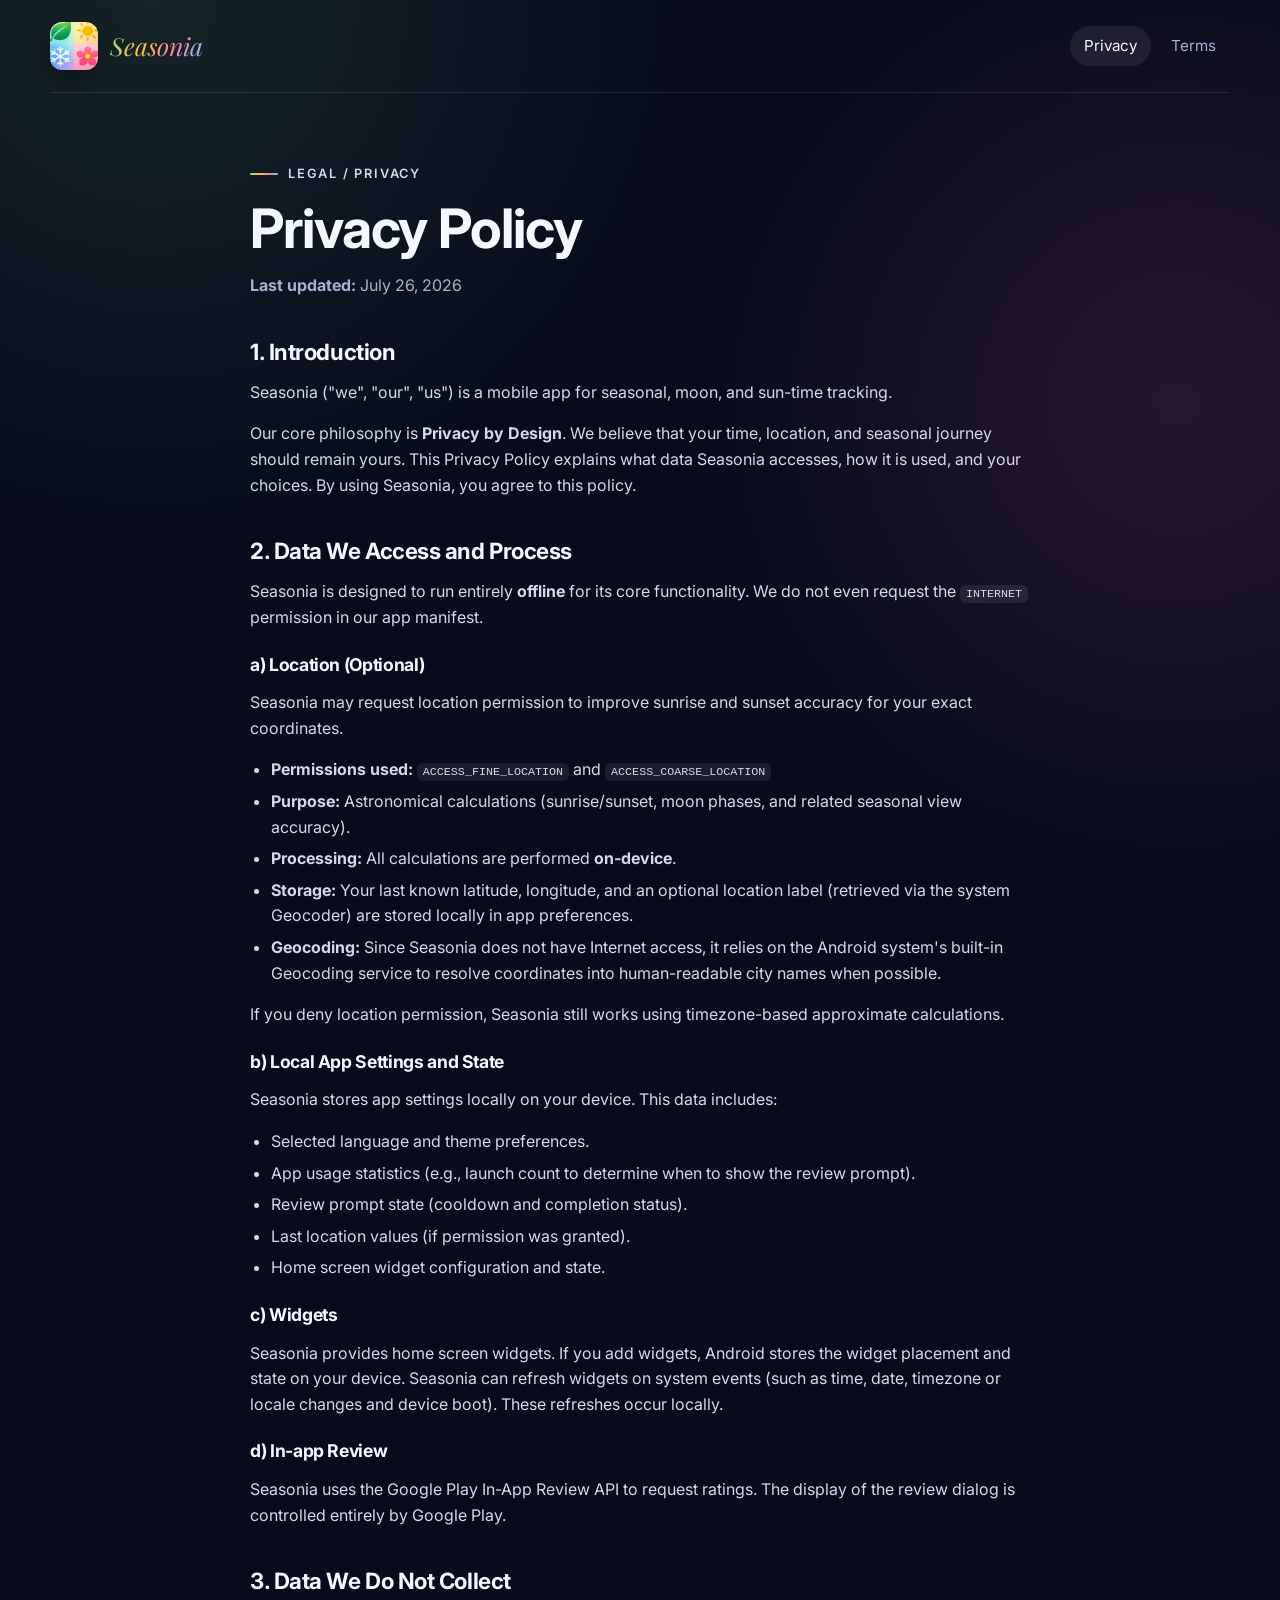
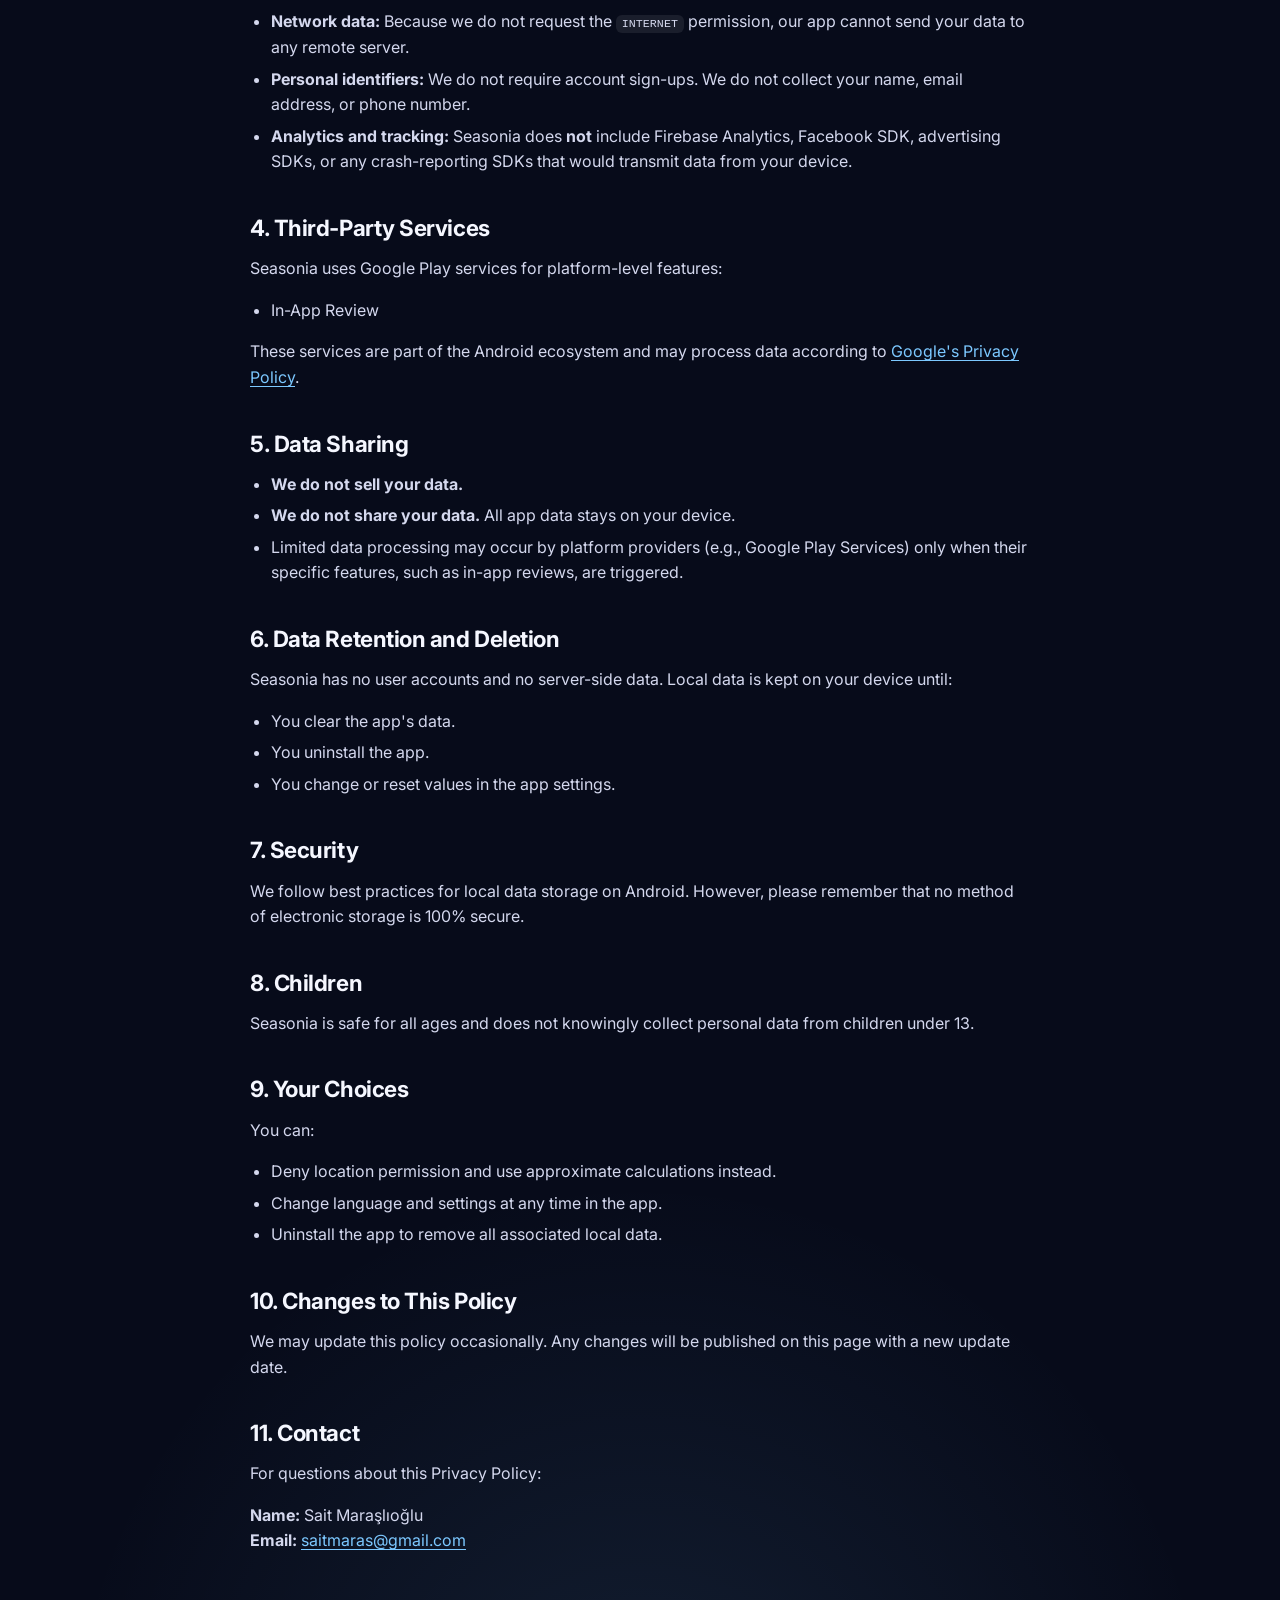
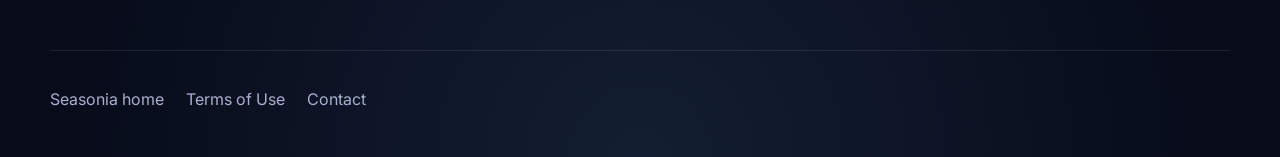
==== privacy-policy.html @ 4aacce43 "Add Seasonia landing, privacy policy and terms pages Co-Authored-By: Claude Opus 5.5 <noreply@anthro" ====
<!doctype html>
<html lang="en">
<head>
  <meta charset="utf-8" />
  <meta name="viewport" content="width=device-width, initial-scale=1" />
  <meta name="description" content="Seasonia privacy policy." />
  <meta name="theme-color" content="#070b1a" />
  <title>Seasonia — Privacy Policy</title>
  <link rel="icon" type="image/png" href="./seasonia_logo.png" />
  <link rel="preconnect" href="https://fonts.googleapis.com" />
  <link rel="preconnect" href="https://fonts.gstatic.com" crossorigin />
  <link href="https://fonts.googleapis.com/css2?family=Inter:wght@400;500;600;700&family=Playfair+Display:ital,wght@1,400&display=swap" rel="stylesheet" />
  <link rel="stylesheet" href="./styles.css" />
</head>
<body>
  <header class="site-header">
    <a class="brand" href="./" aria-label="Seasonia home">
      <span class="brand-mark"><img src="./seasonia_logo.png" alt="" width="48" height="48" /></span>
      <strong>Seasonia</strong>
    </a>
    <nav aria-label="Legal">
      <a aria-current="page" href="./privacy-policy.html">Privacy</a>
      <a href="./terms-of-use.html">Terms</a>
    </nav>
  </header>

  <main class="legal">
    <p class="eyebrow"><span></span> Legal / Privacy</p>
    <h1>Privacy Policy</h1>
    <p class="updated"><strong>Last updated:</strong> July 26, 2026</p>

    <h2>1. Introduction</h2>
    <p>
      Seasonia ("we", "our", "us") is a mobile app for seasonal, moon, and
      sun-time tracking.
    </p>
    <p>
      Our core philosophy is <strong>Privacy by Design</strong>. We believe
      that your time, location, and seasonal journey should remain yours. This
      Privacy Policy explains what data Seasonia accesses, how it is used, and
      your choices. By using Seasonia, you agree to this policy.
    </p>

    <h2>2. Data We Access and Process</h2>
    <p>
      Seasonia is designed to run entirely <strong>offline</strong> for its
      core functionality. We do not even request the <code>INTERNET</code>
      permission in our app manifest.
    </p>

    <h3>a) Location (Optional)</h3>
    <p>
      Seasonia may request location permission to improve sunrise and sunset
      accuracy for your exact coordinates.
    </p>
    <ul>
      <li><strong>Permissions used:</strong> <code>ACCESS_FINE_LOCATION</code> and <code>ACCESS_COARSE_LOCATION</code></li>
      <li><strong>Purpose:</strong> Astronomical calculations (sunrise/sunset, moon phases, and related seasonal view accuracy).</li>
      <li><strong>Processing:</strong> All calculations are performed <strong>on-device</strong>.</li>
      <li><strong>Storage:</strong> Your last known latitude, longitude, and an optional location label (retrieved via the system Geocoder) are stored locally in app preferences.</li>
      <li><strong>Geocoding:</strong> Since Seasonia does not have Internet access, it relies on the Android system's built-in Geocoding service to resolve coordinates into human-readable city names when possible.</li>
    </ul>
    <p>
      If you deny location permission, Seasonia still works using
      timezone-based approximate calculations.
    </p>

    <h3>b) Local App Settings and State</h3>
    <p>Seasonia stores app settings locally on your device. This data includes:</p>
    <ul>
      <li>Selected language and theme preferences.</li>
      <li>App usage statistics (e.g., launch count to determine when to show the review prompt).</li>
      <li>Review prompt state (cooldown and completion status).</li>
      <li>Last location values (if permission was granted).</li>
      <li>Home screen widget configuration and state.</li>
    </ul>

    <h3>c) Widgets</h3>
    <p>
      Seasonia provides home screen widgets. If you add widgets, Android stores
      the widget placement and state on your device. Seasonia can refresh
      widgets on system events (such as time, date, timezone or locale changes
      and device boot). These refreshes occur locally.
    </p>

    <h3>d) In-app Review</h3>
    <p>
      Seasonia uses the Google Play In-App Review API to request ratings. The
      display of the review dialog is controlled entirely by Google Play.
    </p>

    <h2>3. Data We Do Not Collect</h2>
    <ul>
      <li><strong>Network data:</strong> Because we do not request the <code>INTERNET</code> permission, our app cannot send your data to any remote server.</li>
      <li><strong>Personal identifiers:</strong> We do not require account sign-ups. We do not collect your name, email address, or phone number.</li>
      <li><strong>Analytics and tracking:</strong> Seasonia does <strong>not</strong> include Firebase Analytics, Facebook SDK, advertising SDKs, or any crash-reporting SDKs that would transmit data from your device.</li>
    </ul>

    <h2>4. Third-Party Services</h2>
    <p>Seasonia uses Google Play services for platform-level features:</p>
    <ul>
      <li>In-App Review</li>
    </ul>
    <p>
      These services are part of the Android ecosystem and may process data
      according to
      <a href="https://policies.google.com/privacy" target="_blank" rel="noopener noreferrer">Google's Privacy Policy</a>.
    </p>

    <h2>5. Data Sharing</h2>
    <ul>
      <li><strong>We do not sell your data.</strong></li>
      <li><strong>We do not share your data.</strong> All app data stays on your device.</li>
      <li>Limited data processing may occur by platform providers (e.g., Google Play Services) only when their specific features, such as in-app reviews, are triggered.</li>
    </ul>

    <h2 id="data-deletion">6. Data Retention and Deletion</h2>
    <p>
      Seasonia has no user accounts and no server-side data. Local data is kept
      on your device until:
    </p>
    <ul>
      <li>You clear the app's data.</li>
      <li>You uninstall the app.</li>
      <li>You change or reset values in the app settings.</li>
    </ul>

    <h2>7. Security</h2>
    <p>
      We follow best practices for local data storage on Android. However,
      please remember that no method of electronic storage is 100% secure.
    </p>

    <h2>8. Children</h2>
    <p>
      Seasonia is safe for all ages and does not knowingly collect personal
      data from children under 13.
    </p>

    <h2>9. Your Choices</h2>
    <p>You can:</p>
    <ul>
      <li>Deny location permission and use approximate calculations instead.</li>
      <li>Change language and settings at any time in the app.</li>
      <li>Uninstall the app to remove all associated local data.</li>
    </ul>

    <h2>10. Changes to This Policy</h2>
    <p>
      We may update this policy occasionally. Any changes will be published on
      this page with a new update date.
    </p>

    <h2>11. Contact</h2>
    <p>For questions about this Privacy Policy:</p>
    <p>
      <strong>Name:</strong> Sait Maraşlıoğlu<br />
      <strong>Email:</strong> <a href="mailto:saitmaras@gmail.com">saitmaras@gmail.com</a>
    </p>
  </main>

  <footer>
    <div class="footer-links">
      <a href="./">Seasonia home</a>
      <a href="./terms-of-use.html">Terms of Use</a>
      <a href="mailto:saitmaras@gmail.com">Contact</a>
    </div>
  </footer>
</body>
</html>
---- styles.css ----
:root {
  color-scheme: dark;
  --color-background: #070b1a;
  --color-surface: #0f1530;
  --color-surface-raised: #151d3e;
  --color-text: #f5f7ff;
  --color-text-muted: #a9b0cf;
  --color-line-soft: rgb(255 255 255 / 9%);
  --color-spring: #7ddc8a;
  --color-summer: #ffc23d;
  --color-autumn: #ff8a5c;
  --color-winter: #7cc8ff;
  --color-blossom: #ff7aa8;
  --gradient-seasons: linear-gradient(110deg, var(--color-spring), var(--color-summer) 35%, var(--color-blossom) 68%, var(--color-winter));
  --gradient-surface: linear-gradient(145deg, rgb(21 29 62 / 92%), rgb(15 21 48 / 96%));
  --radius-small: 12px;
  --radius-medium: 20px;
  --radius-large: 28px;
  --radius-pill: 999px;
  --shadow-card: 0 24px 80px rgb(0 0 0 / 30%);
  --page-width: 1180px;
  --font-body: Inter, ui-sans-serif, system-ui, -apple-system, BlinkMacSystemFont, "Segoe UI", sans-serif;
  --font-display: "Playfair Display", Georgia, "Times New Roman", serif;
  --transition-fast: 180ms ease;
}

* { box-sizing: border-box; }

html { scroll-behavior: smooth; background: var(--color-background); }

body {
  margin: 0;
  min-height: 100vh;
  color: var(--color-text);
  background:
    radial-gradient(circle at 12% 0%, rgb(125 220 138 / 12%), transparent 34rem),
    radial-gradient(circle at 92% 12%, rgb(255 122 168 / 12%), transparent 30rem),
    radial-gradient(circle at 50% 100%, rgb(124 200 255 / 10%), transparent 36rem),
    var(--color-background);
  font-family: var(--font-body);
  line-height: 1.6;
  -webkit-font-smoothing: antialiased;
}

img { display: block; max-width: 100%; height: auto; }

a { color: inherit; text-decoration: none; }

a:focus-visible { outline: 3px solid var(--color-winter); outline-offset: 4px; border-radius: 6px; }

.site-header, main, footer {
  width: min(calc(100% - 32px), var(--page-width));
  margin: 0 auto;
}

/* Header */
.site-header {
  display: flex;
  align-items: center;
  justify-content: space-between;
  gap: 16px;
  padding: 22px 0;
  border-bottom: 1px solid var(--color-line-soft);
}

.brand { display: inline-flex; align-items: center; gap: 12px; font-size: 1.35rem; font-weight: 600; }

.brand strong {
  font-family: var(--font-display);
  font-style: italic;
  font-weight: 400;
  font-size: 1.55rem;
  background: var(--gradient-seasons);
  -webkit-background-clip: text;
  background-clip: text;
  color: transparent;
}

.brand-mark img { width: 48px; height: 48px; border-radius: var(--radius-small); box-shadow: 0 8px 24px rgb(0 0 0 / 35%); }

nav { display: flex; gap: 6px; flex-wrap: wrap; }

nav a {
  padding: 8px 14px;
  border-radius: var(--radius-pill);
  color: var(--color-text-muted);
  font-size: 0.95rem;
  transition: background var(--transition-fast), color var(--transition-fast);
}

nav a:hover, nav a[aria-current="page"] { background: rgb(255 255 255 / 7%); color: var(--color-text); }

/* Shared text */
.eyebrow {
  display: inline-flex;
  align-items: center;
  gap: 10px;
  margin: 0 0 14px;
  color: var(--color-text-muted);
  font-size: 0.8rem;
  font-weight: 600;
  letter-spacing: 0.14em;
  text-transform: uppercase;
}

.eyebrow span { width: 28px; height: 2px; border-radius: 2px; background: var(--gradient-seasons); }

h1, h2, h3 { margin: 0; line-height: 1.12; letter-spacing: -0.02em; }

h1 { font-size: clamp(2.6rem, 6vw, 4.6rem); font-weight: 700; }

h2 { font-size: clamp(1.9rem, 4vw, 2.8rem); font-weight: 700; }

h1 span, h2 span {
  font-family: var(--font-display);
  font-style: italic;
  font-weight: 400;
  background: var(--gradient-seasons);
  -webkit-background-clip: text;
  background-clip: text;
  color: transparent;
}

/* Hero */
.hero {
  display: grid;
  grid-template-columns: 1.05fr 0.95fr;
  align-items: center;
  gap: 56px;
  padding: 88px 0 72px;
}

.lede { max-width: 34rem; margin: 22px 0 32px; color: var(--color-text-muted); font-size: 1.15rem; }

.hero-actions { display: flex; align-items: center; gap: 24px; flex-wrap: wrap; }

.button {
  display: inline-flex;
  align-items: center;
  gap: 12px;
  padding: 12px 22px;
  border-radius: var(--radius-medium);
  background: var(--color-text);
  color: var(--color-background);
  font-weight: 700;
  font-size: 1.1rem;
  line-height: 1.15;
  box-shadow: 0 16px 40px rgb(255 194 61 / 18%);
  transition: transform var(--transition-fast), box-shadow var(--transition-fast);
}

.button:hover { transform: translateY(-2px); box-shadow: 0 20px 48px rgb(255 194 61 / 28%); }

.button small { display: block; font-size: 0.66rem; font-weight: 600; letter-spacing: 0.1em; opacity: 0.7; }

.button-icon { font-size: 1.4rem; }

.button-secondary {
  background: rgb(255 255 255 / 8%);
  color: var(--color-text);
  border: 1px solid var(--color-line-soft);
  box-shadow: none;
  font-size: 1rem;
}

.text-link { color: var(--color-text-muted); font-weight: 600; transition: color var(--transition-fast); }

.text-link:hover { color: var(--color-text); }

.hero-note { display: flex; flex-wrap: wrap; gap: 6px 14px; margin: 28px 0 0; color: var(--color-text-muted); font-size: 0.92rem; }

.hero-note span { color: var(--color-spring); font-weight: 700; }

/* Hero visual: season card */
.hero-visual { position: relative; display: grid; place-items: center; }

.visual-glow {
  position: absolute;
  inset: 8%;
  border-radius: 50%;
  background: var(--gradient-seasons);
  filter: blur(80px);
  opacity: 0.28;
}

.season-card {
  position: relative;
  width: min(100%, 400px);
  padding: 26px;
  border: 1px solid var(--color-line-soft);
  border-radius: var(--radius-large);
  background: linear-gradient(160deg, #1a2a52, #2a1f4d 55%, #3d2347);
  box-shadow: var(--shadow-card);
}

.season-card-top { display: flex; justify-content: space-between; color: var(--color-text-muted); font-size: 0.72rem; font-weight: 600; letter-spacing: 0.14em; }

.season-name { margin: 22px 0 4px; font-family: var(--font-display); font-style: italic; font-weight: 400; font-size: 3.4rem; line-height: 1; }

.season-sub { margin: 0; color: var(--color-text-muted); font-size: 0.95rem; }

.progress { height: 10px; margin: 22px 0 10px; border-radius: var(--radius-pill); background: rgb(255 255 255 / 10%); overflow: hidden; }

.progress span { display: block; width: 62%; height: 100%; border-radius: inherit; background: linear-gradient(90deg, var(--color-autumn), var(--color-summer)); }

.progress-labels { display: flex; justify-content: space-between; color: var(--color-text-muted); font-size: 0.82rem; }

.sun-row { display: grid; grid-template-columns: 1fr 1fr; gap: 12px; margin-top: 22px; }

.sun-row div, .moon-row {
  padding: 14px 16px;
  border-radius: var(--radius-medium);
  background: rgb(255 255 255 / 6%);
  border: 1px solid var(--color-line-soft);
}

.sun-row small, .moon-row small { display: block; color: var(--color-text-muted); font-size: 0.7rem; font-weight: 600; letter-spacing: 0.12em; text-transform: uppercase; }

.sun-row strong { font-size: 1.4rem; }

.moon-row { display: flex; align-items: center; gap: 14px; margin-top: 12px; }

.moon-row .moon { font-size: 1.9rem; line-height: 1; }

.floating-chip {
  position: absolute;
  padding: 8px 14px;
  border-radius: var(--radius-pill);
  background: rgb(15 21 48 / 88%);
  border: 1px solid var(--color-line-soft);
  box-shadow: var(--shadow-card);
  font-size: 0.85rem;
  font-weight: 600;
  backdrop-filter: blur(8px);
}

.chip-top { top: 4%; right: 0; }

.chip-bottom { bottom: 6%; left: 0; }

/* Intro + features */
.intro {
  display: grid;
  grid-template-columns: 1fr 1fr;
  align-items: end;
  gap: 40px;
  padding: 56px 0 32px;
  border-top: 1px solid var(--color-line-soft);
}

.intro > p, .notice > p { margin: 0; color: var(--color-text-muted); font-size: 1.05rem; }

.feature-grid { display: grid; grid-template-columns: repeat(3, 1fr); gap: 18px; padding-bottom: 72px; }

.feature-card {
  padding: 28px;
  border: 1px solid var(--color-line-soft);
  border-radius: var(--radius-large);
  background: var(--gradient-surface);
  transition: transform var(--transition-fast), border-color var(--transition-fast);
}

.feature-card:hover { transform: translateY(-3px); border-color: rgb(255 255 255 / 18%); }

.feature-card h3 { margin: 18px 0 8px; font-size: 1.25rem; }

.feature-card p { margin: 0; color: var(--color-text-muted); }

.feature-icon {
  display: grid;
  place-items: center;
  width: 52px;
  height: 52px;
  border-radius: var(--radius-medium);
  background: rgb(255 255 255 / 7%);
  font-size: 1.6rem;
}

.feature-kicker { margin: 0 0 4px; color: var(--color-summer); font-size: 0.75rem; font-weight: 700; letter-spacing: 0.14em; text-transform: uppercase; }

/* Widgets band */
.widgets-band {
  display: grid;
  grid-template-columns: 1fr 1.2fr;
  gap: 40px;
  align-items: center;
  margin-bottom: 72px;
  padding: 44px;
  border: 1px solid var(--color-line-soft);
  border-radius: var(--radius-large);
  background:
    radial-gradient(circle at 0% 0%, rgb(255 194 61 / 14%), transparent 22rem),
    var(--gradient-surface);
}

.widgets-band > div > p { margin: 16px 0 0; color: var(--color-text-muted); }

.widget-list { display: grid; grid-template-columns: repeat(2, 1fr); gap: 12px; margin: 0; padding: 0; list-style: none; }

.widget-list li {
  display: flex;
  align-items: center;
  gap: 12px;
  padding: 14px 16px;
  border-radius: var(--radius-medium);
  background: rgb(255 255 255 / 5%);
  border: 1px solid var(--color-line-soft);
  font-weight: 600;
}

.widget-list li small { margin-left: auto; color: var(--color-text-muted); font-weight: 500; }

.widget-list li:last-child { grid-column: 1 / -1; }

/* Notice */
.notice {
  display: grid;
  grid-template-columns: 1fr 1fr;
  gap: 40px;
  align-items: center;
  padding: 56px 0 80px;
  border-top: 1px solid var(--color-line-soft);
}

/* Footer */
footer {
  display: flex;
  flex-wrap: wrap;
  align-items: center;
  justify-content: space-between;
  gap: 20px;
  padding: 36px 0 44px;
  border-top: 1px solid var(--color-line-soft);
  color: var(--color-text-muted);
}

.footer-brand p { margin: 10px 0 0; }

.footer-links { display: flex; flex-wrap: wrap; gap: 8px 22px; }

footer a { transition: color var(--transition-fast); }

footer a:hover { color: var(--color-text); }

.copyright { width: 100%; margin: 8px 0 0; font-size: 0.85rem; }

/* Legal pages */
.legal { max-width: 780px; padding: 64px 0 80px; }

.legal h1 { font-size: clamp(2.2rem, 5vw, 3.4rem); }

.legal .updated { margin: 14px 0 32px; color: var(--color-text-muted); }

.legal h2 { margin: 40px 0 12px; font-size: 1.4rem; scroll-margin-top: 24px; }

.legal h3 { margin: 24px 0 8px; font-size: 1.1rem; }

.legal p, .legal li { color: #d4d8ee; }

.legal ul { padding-left: 1.3rem; }

.legal li { margin: 6px 0; }

.legal a { color: var(--color-winter); text-decoration: underline; text-underline-offset: 3px; }

.legal code { padding: 2px 6px; border-radius: 6px; background: rgb(255 255 255 / 8%); font-size: 0.9em; }

/* Responsive */
@media (max-width: 900px) {
  .hero, .intro, .notice, .widgets-band { grid-template-columns: 1fr; }
  .hero { gap: 48px; padding: 56px 0 48px; }
  .feature-grid { grid-template-columns: repeat(2, 1fr); }
  .widgets-band { padding: 28px; }
}

@media (max-width: 600px) {
  .site-header { flex-direction: column; align-items: flex-start; }
  .feature-grid, .widget-list { grid-template-columns: 1fr; }
  .season-name { font-size: 2.8rem; }
  .floating-chip { display: none; }
}

@media (prefers-reduced-motion: reduce) {
  html { scroll-behavior: auto; }
  * { transition: none !important; }
}
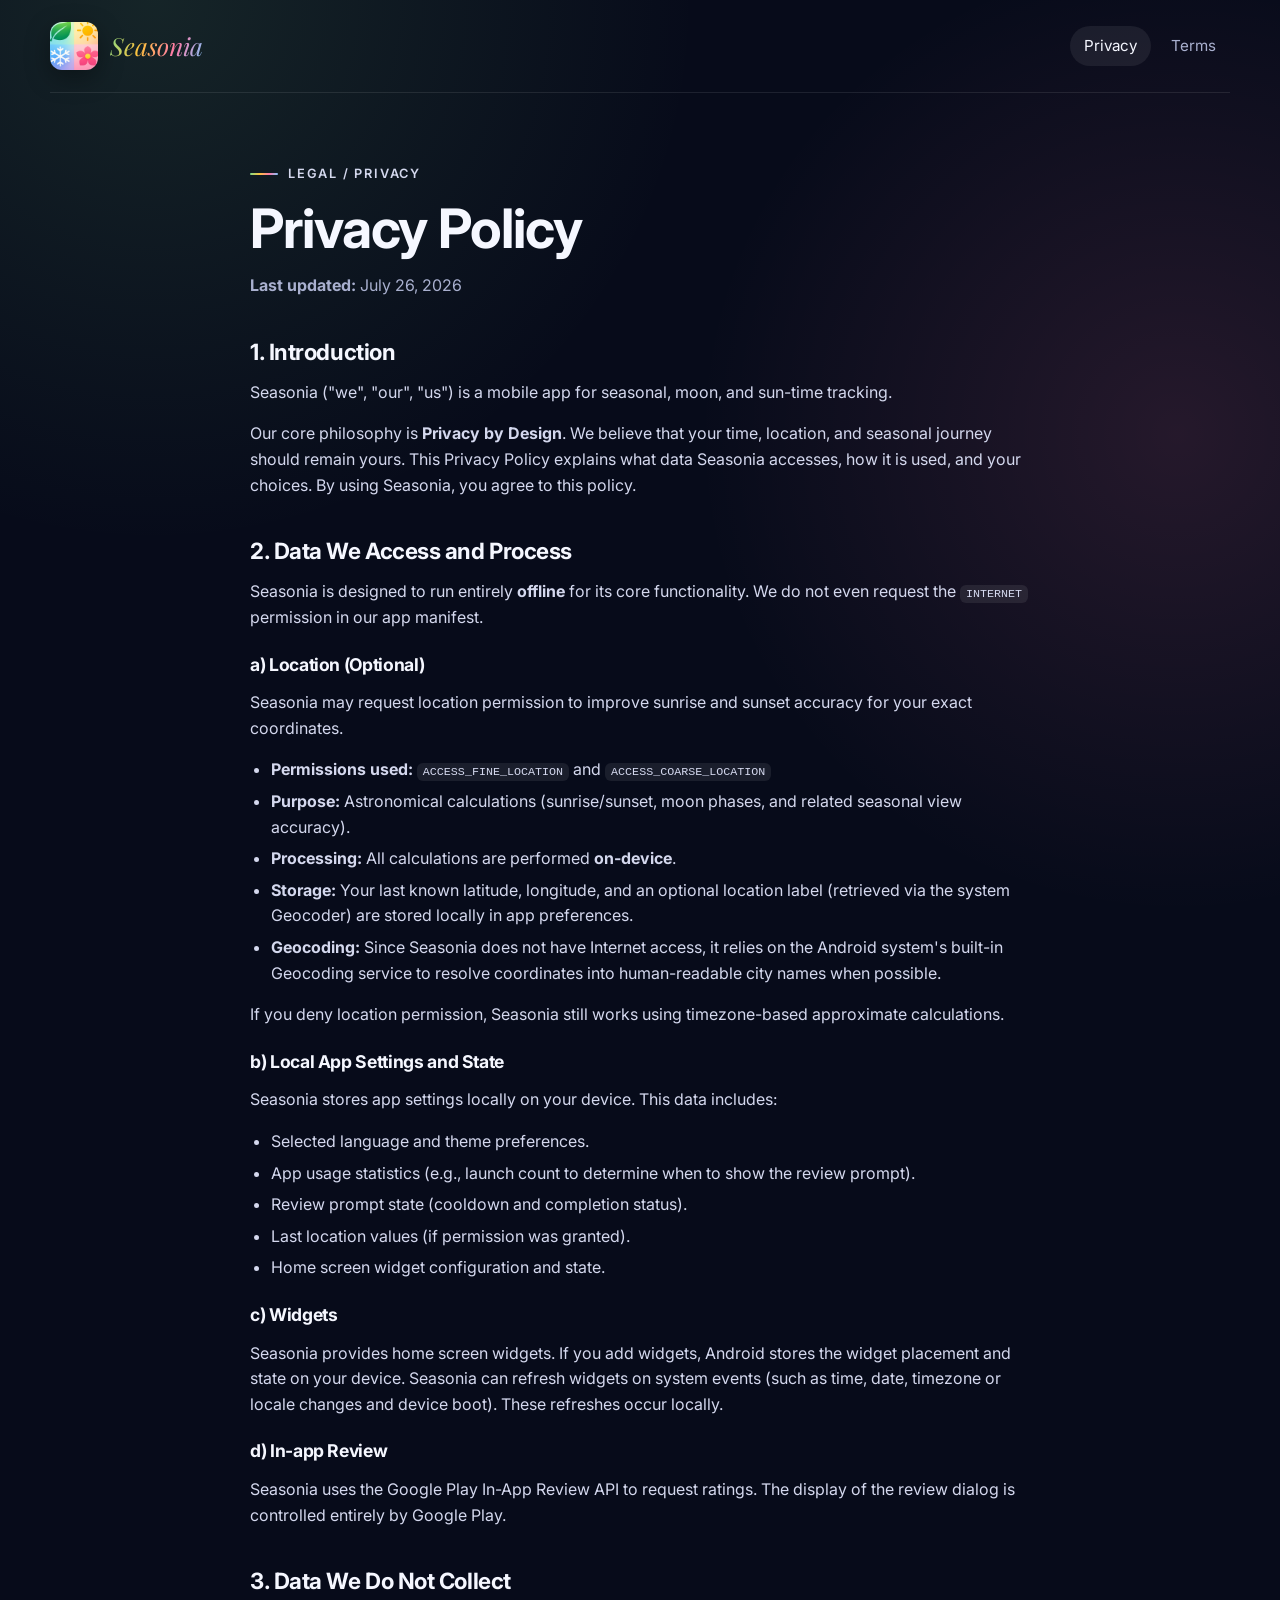
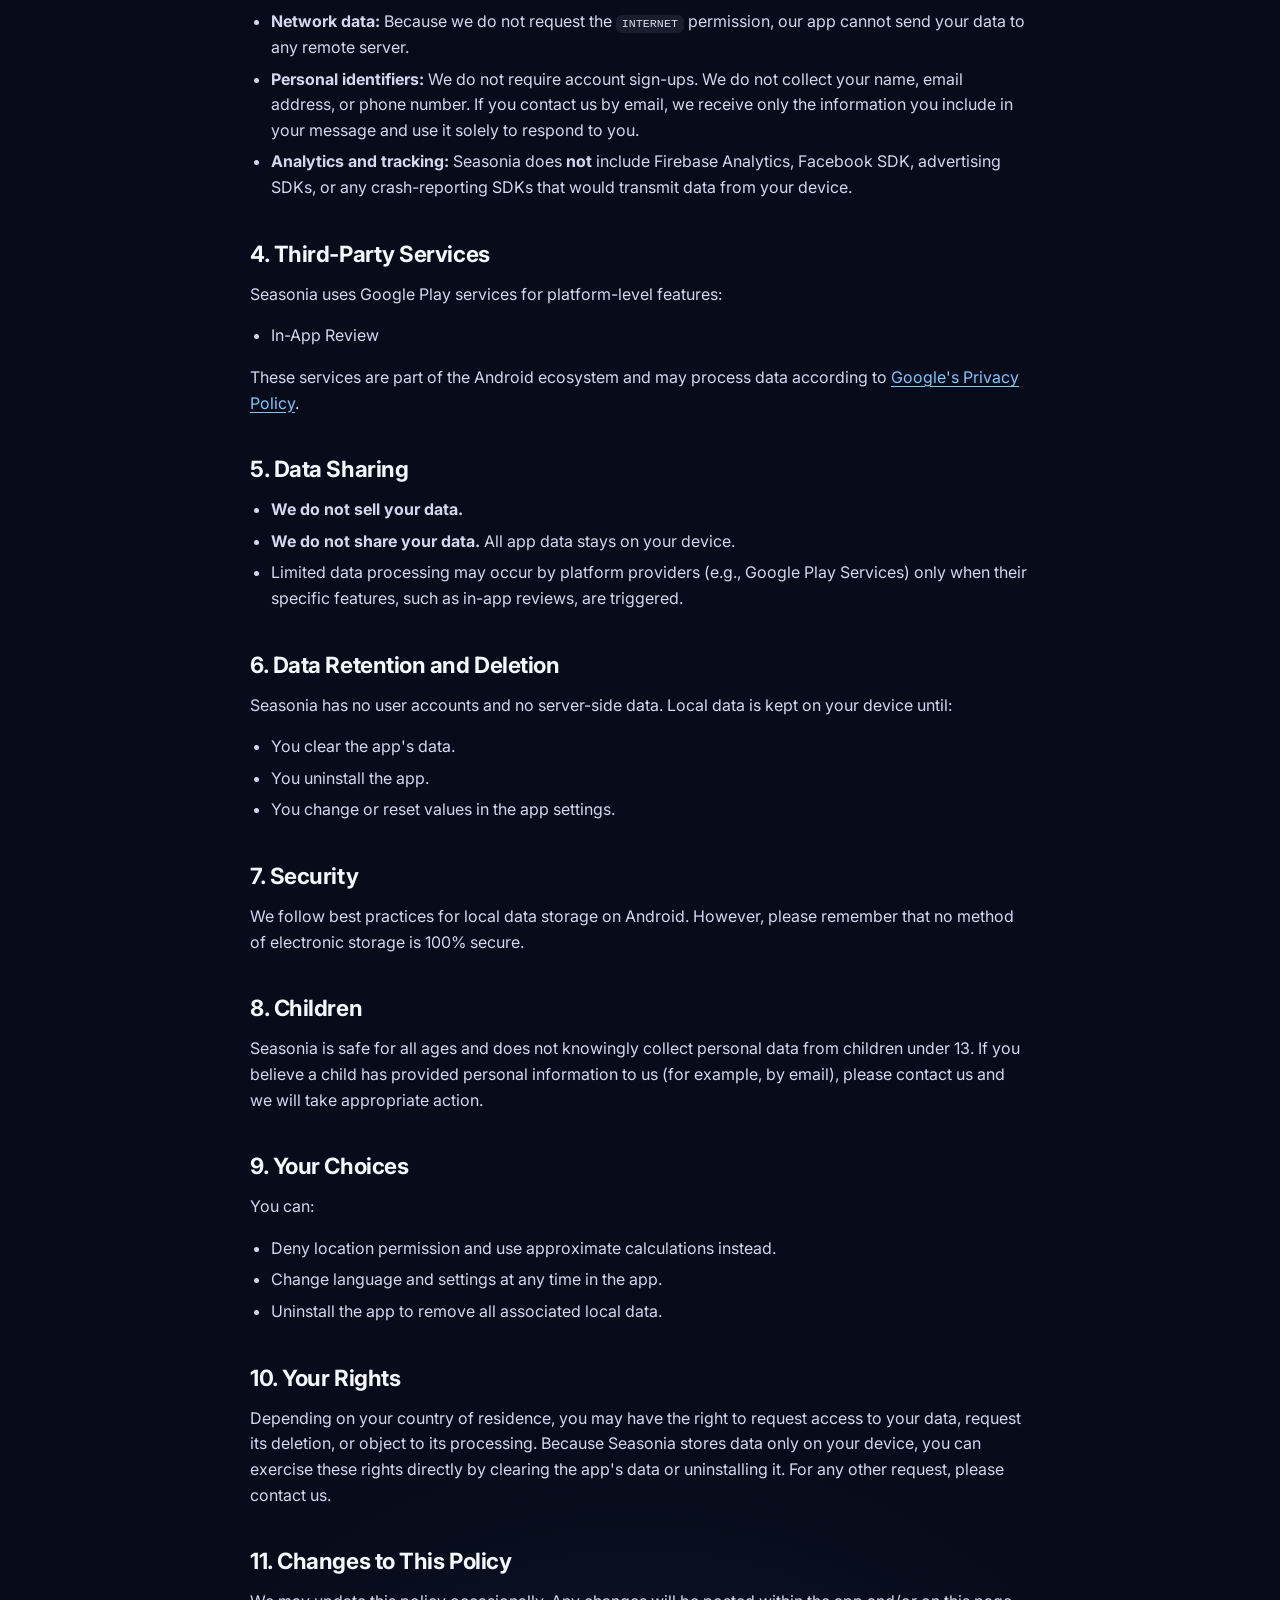
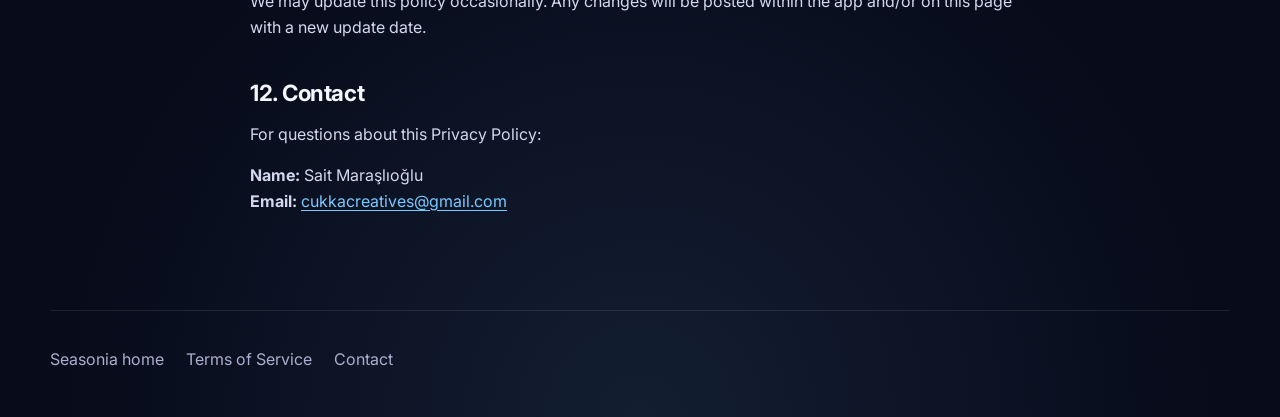
==== commit f517f9fc: "Add files via upload" ====
--- a/privacy-policy.html
+++ b/privacy-policy.html
@@ -20,7 +20,7 @@
     </a>
     <nav aria-label="Legal">
       <a aria-current="page" href="./privacy-policy.html">Privacy</a>
-      <a href="./terms-of-use.html">Terms</a>
+      <a href="./terms-of-service.html">Terms</a>
     </nav>
   </header>
 
@@ -92,7 +92,7 @@
     <h2>3. Data We Do Not Collect</h2>
     <ul>
       <li><strong>Network data:</strong> Because we do not request the <code>INTERNET</code> permission, our app cannot send your data to any remote server.</li>
-      <li><strong>Personal identifiers:</strong> We do not require account sign-ups. We do not collect your name, email address, or phone number.</li>
+      <li><strong>Personal identifiers:</strong> We do not require account sign-ups. We do not collect your name, email address, or phone number. If you contact us by email, we receive only the information you include in your message and use it solely to respond to you.</li>
       <li><strong>Analytics and tracking:</strong> Seasonia does <strong>not</strong> include Firebase Analytics, Facebook SDK, advertising SDKs, or any crash-reporting SDKs that would transmit data from your device.</li>
     </ul>
 
@@ -134,7 +134,9 @@
     <h2>8. Children</h2>
     <p>
       Seasonia is safe for all ages and does not knowingly collect personal
-      data from children under 13.
+      data from children under 13. If you believe a child has provided
+      personal information to us (for example, by email), please contact us
+      and we will take appropriate action.
     </p>
 
     <h2>9. Your Choices</h2>
@@ -145,25 +147,34 @@
       <li>Uninstall the app to remove all associated local data.</li>
     </ul>
 
-    <h2>10. Changes to This Policy</h2>
+    <h2>10. Your Rights</h2>
     <p>
-      We may update this policy occasionally. Any changes will be published on
-      this page with a new update date.
+      Depending on your country of residence, you may have the right to request
+      access to your data, request its deletion, or object to its processing.
+      Because Seasonia stores data only on your device, you can exercise these
+      rights directly by clearing the app's data or uninstalling it. For any
+      other request, please contact us.
     </p>
 
-    <h2>11. Contact</h2>
+    <h2>11. Changes to This Policy</h2>
+    <p>
+      We may update this policy occasionally. Any changes will be posted within
+      the app and/or on this page with a new update date.
+    </p>
+
+    <h2>12. Contact</h2>
     <p>For questions about this Privacy Policy:</p>
     <p>
       <strong>Name:</strong> Sait Maraşlıoğlu<br />
-      <strong>Email:</strong> <a href="mailto:saitmaras@gmail.com">saitmaras@gmail.com</a>
+      <strong>Email:</strong> <a href="mailto:cukkacreatives@gmail.com">cukkacreatives@gmail.com</a>
     </p>
   </main>
 
   <footer>
     <div class="footer-links">
       <a href="./">Seasonia home</a>
-      <a href="./terms-of-use.html">Terms of Use</a>
-      <a href="mailto:saitmaras@gmail.com">Contact</a>
+      <a href="./terms-of-service.html">Terms of Service</a>
+      <a href="mailto:cukkacreatives@gmail.com">Contact</a>
     </div>
   </footer>
 </body>
--- a/styles.css
+++ b/styles.css
@@ -172,7 +172,7 @@
 .hero-note span { color: var(--color-spring); font-weight: 700; }
 
 /* Hero visual: season card */
-.hero-visual { position: relative; display: grid; place-items: center; }
+.hero-visual { position: relative; display: grid; place-items: center; padding: 60px 0; }
 
 .visual-glow {
   position: absolute;
@@ -234,9 +234,11 @@
   backdrop-filter: blur(8px);
 }
 
-.chip-top { top: 4%; right: 0; }
-
-.chip-bottom { bottom: 6%; left: 0; }
+.floating-chip { white-space: nowrap; }
+
+.chip-top { top: 4px; right: 0; }
+
+.chip-bottom { bottom: 4px; left: 0; }
 
 /* Intro + features */
 .intro {
